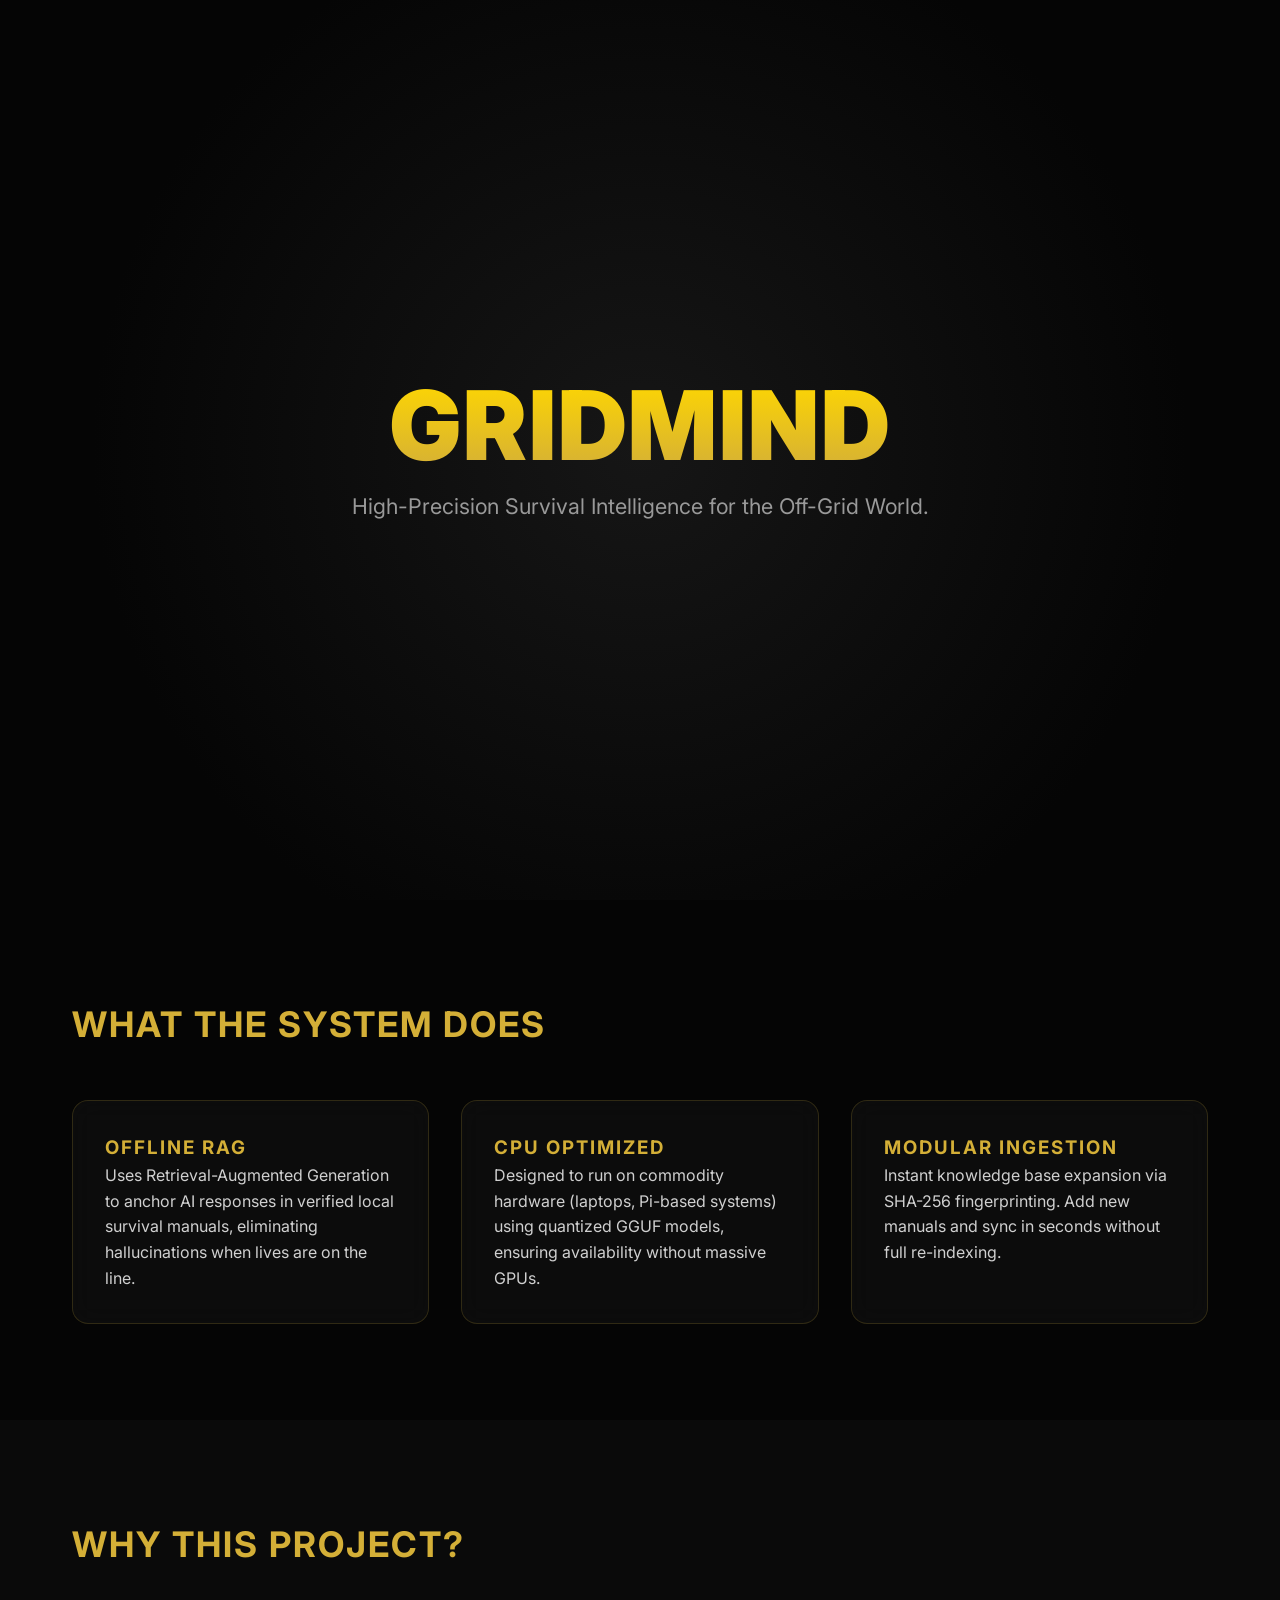
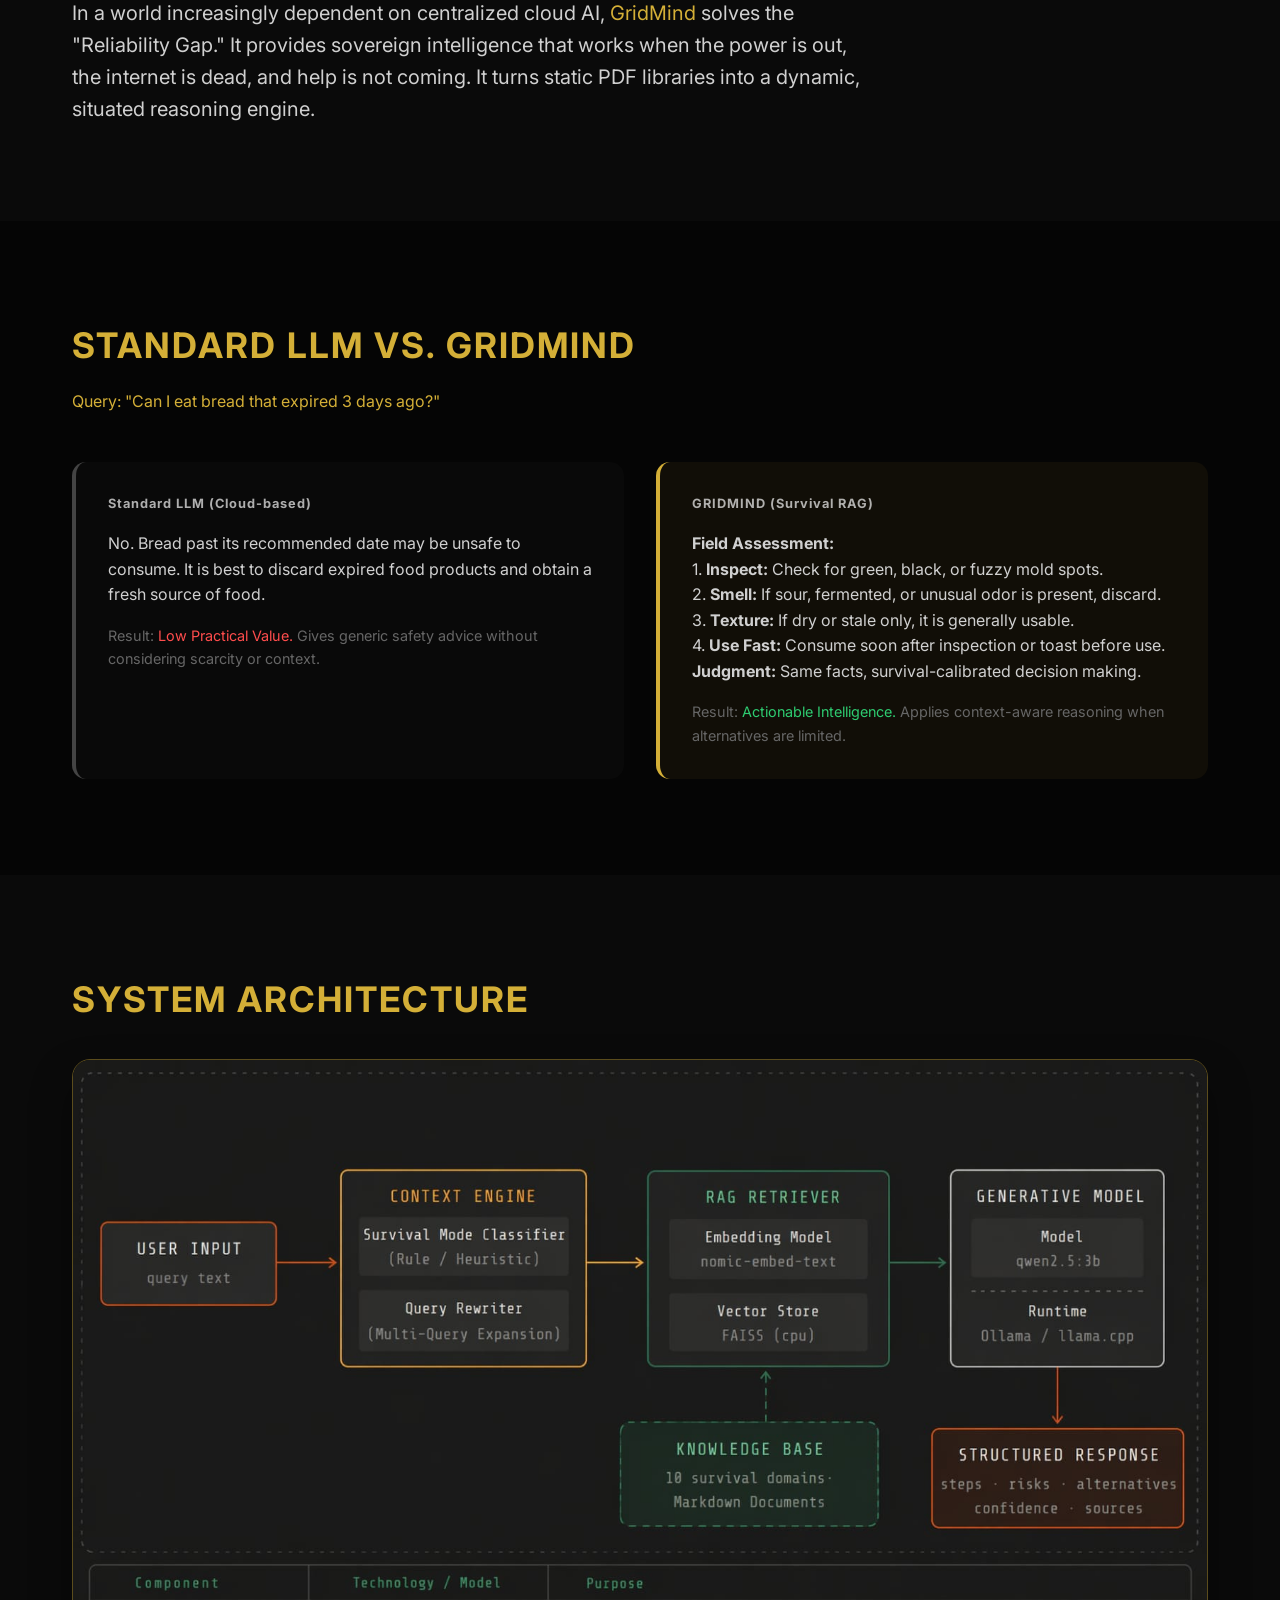
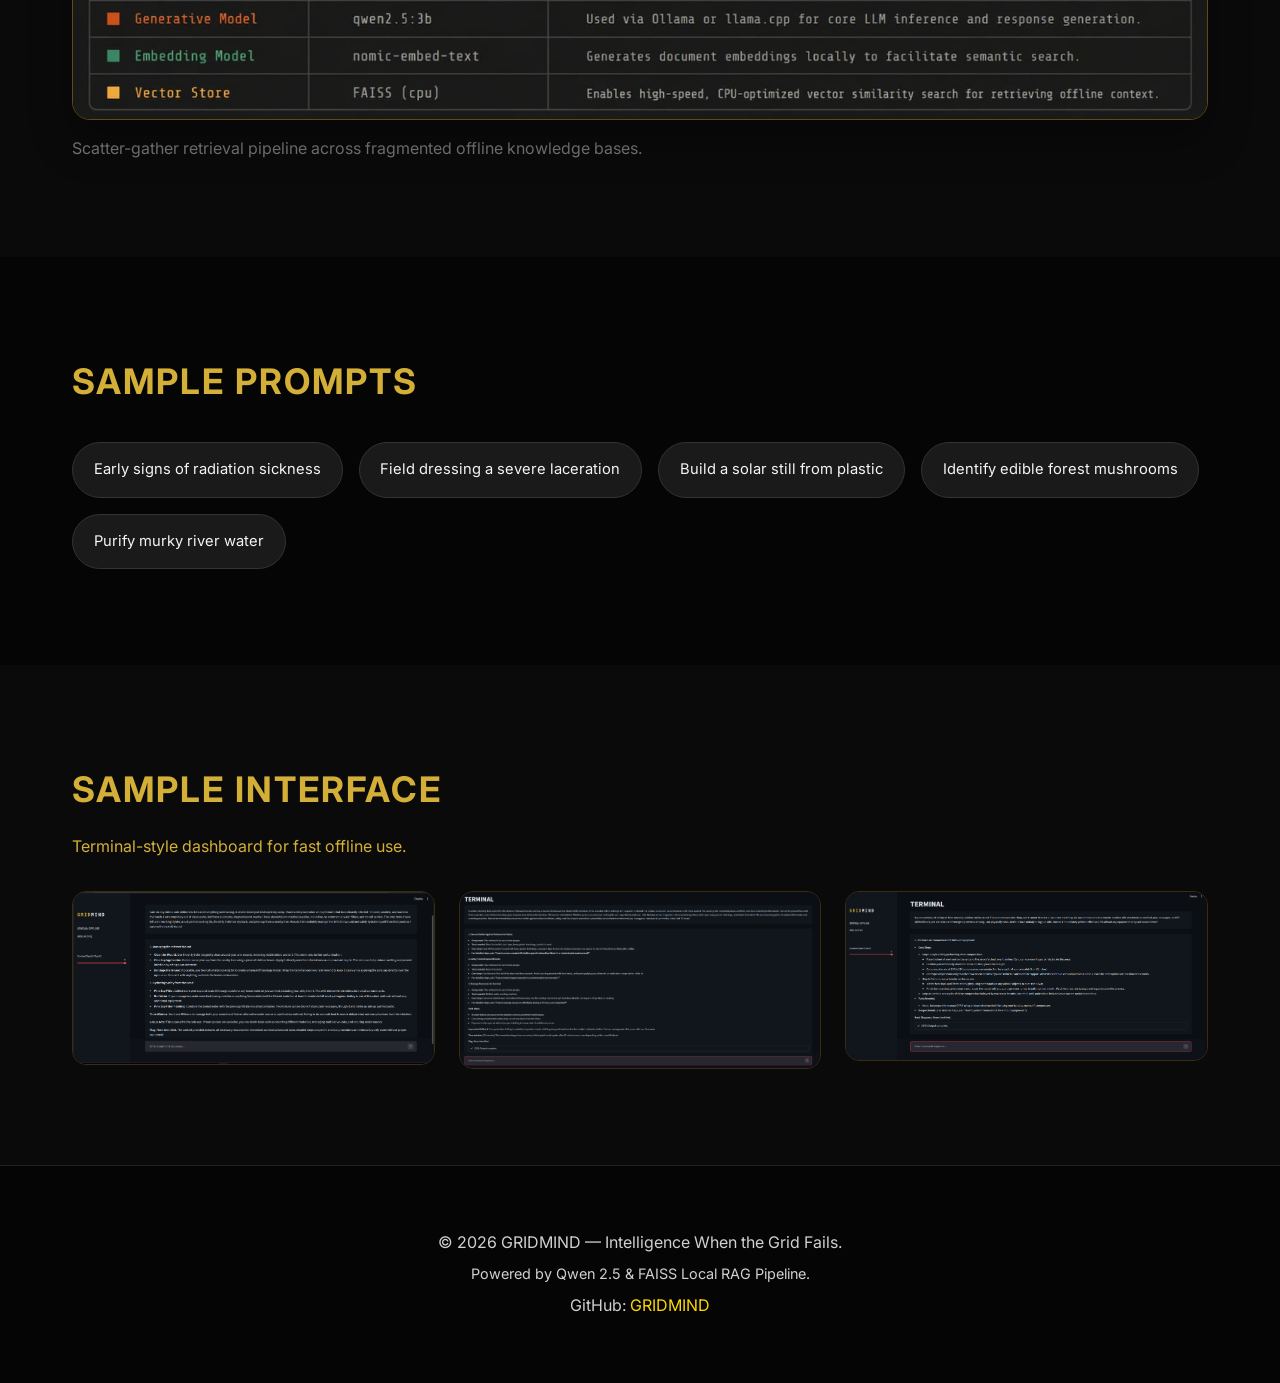
==== index.html @ 5c592804 "Add files via upload" ====
<!DOCTYPE html>
<html lang="en">

<head>
    <meta charset="UTF-8">
    <meta name="viewport" content="width=device-width, initial-scale=1.0">
    <title>GRIDMIND | Intelligence When the Grid Fails</title>
    <link rel="preconnect" href="https://fonts.googleapis.com">
    <link rel="preconnect" href="https://fonts.gstatic.com" crossorigin>
    <link href="https://fonts.googleapis.com/css2?family=Inter:wght@400;600;700;900&display=swap" rel="stylesheet">

    <style>
        :root {
            --gold: #D4AF37;
            --black: #050505;
            --gray: #1a1a1a;
            --white: #f5f5f5;
            --accent: #FFD700;
        }

        * {
            margin: 0;
            padding: 0;
            box-sizing: border-box;
            scroll-behavior: smooth;
        }

        body {
            background: var(--black);
            color: var(--white);
            font-family: 'Inter', sans-serif;
            line-height: 1.6;
            overflow-x: hidden;
        }

        body::before {
            content: "";
            position: fixed;
            inset: 0;
            background:
                radial-gradient(circle at 20% 20%, rgba(212, 175, 55, .08), transparent 30%),
                radial-gradient(circle at 80% 40%, rgba(212, 175, 55, .05), transparent 25%),
                radial-gradient(circle at 50% 80%, rgba(212, 175, 55, .04), transparent 30%);
            pointer-events: none;
            z-index: -1;
        }

        .container {
            max-width: 1200px;
            margin: auto;
            padding: 0 2rem;
        }

        section {
            padding: 6rem 0;
            position: relative;
        }

        h1,
        h2,
        h3 {
            color: var(--gold);
            text-transform: uppercase;
            letter-spacing: 2px;
        }

        h2 {
            font-size: 2.2rem;
            margin-bottom: 1rem;
        }

        p {
            color: #d0d0d0;
        }

        .gold-text {
            color: var(--gold);
        }

        .hero {
            min-height: 100vh;
            display: flex;
            align-items: center;
            justify-content: center;
            text-align: center;
            background: radial-gradient(circle at center, #161616 0%, #050505 70%);
        }

        .hero h1 {
            font-size: 6rem;
            font-weight: 900;
            line-height: 1;
            margin-bottom: 1rem;
            background: linear-gradient(to bottom, #FFD700, #D4AF37);
            -webkit-background-clip: text;
            -webkit-text-fill-color: transparent;
            animation: glow 3s ease-in-out infinite alternate;
        }

        .hero p {
            font-size: 1.35rem;
            max-width: 760px;
            color: #999;
            animation: fadeUp 1.2s ease forwards;
        }

        .grid {
            display: grid;
            grid-template-columns: repeat(auto-fit, minmax(280px, 1fr));
            gap: 2rem;
            margin-top: 3rem;
        }

        .card {
            background: rgba(255, 255, 255, .03);
            border: 1px solid rgba(212, 175, 55, .18);
            border-radius: 16px;
            padding: 2rem;
            backdrop-filter: blur(12px);
            transition: .35s ease;
            position: relative;
            overflow: hidden;
        }

        .card::before {
            content: "";
            position: absolute;
            inset: 0;
            background: linear-gradient(135deg, rgba(255, 215, 0, .08), transparent 40%);
            opacity: 0;
            transition: .35s ease;
        }

        .card:hover {
            transform: translateY(-8px);
            border-color: var(--gold);
            box-shadow: 0 20px 40px rgba(0, 0, 0, .35);
        }

        .card:hover::before {
            opacity: 1;
        }

        .alt-bg {
            background: #0a0a0a;
        }

        .comparison-grid {
            display: grid;
            grid-template-columns: 1fr 1fr;
            gap: 2rem;
            margin-top: 3rem;
        }

        .comp-box {
            padding: 2rem;
            border-radius: 14px;
            transition: .3s ease;
        }

        .comp-box:hover {
            transform: translateY(-6px);
        }

        .comp-standard {
            border-left: 4px solid #444;
            background: rgba(255, 255, 255, .02);
        }

        .comp-gridmind {
            border-left: 4px solid var(--gold);
            background: rgba(212, 175, 55, .06);
        }

        .comp-label {
            display: block;
            font-size: .8rem;
            font-weight: 700;
            opacity: .7;
            margin-bottom: 1rem;
            letter-spacing: 1px;
        }

        .arch-img-p {
            width: 100%;
            margin-top: 2rem;
            border: 1px solid rgba(212, 175, 55, .4);
            border-radius: 18px;
            overflow: hidden;
            box-shadow: 0 20px 40px rgba(0, 0, 0, .35);
        }

        .arch-img-p img {
            width: 100%;
            display: block;
            transition: transform .6s ease;
        }

        .arch-img-p:hover img {
            transform: scale(1.03);
        }

        .prompts-container {
            display: flex;
            flex-wrap: wrap;
            gap: 1rem;
            margin-top: 2rem;
        }

        .prompt-tag {
            background: var(--gray);
            border: 1px solid #333;
            padding: .95rem 1.3rem;
            border-radius: 999px;
            font-size: .92rem;
            transition: .3s ease;
        }

        .prompt-tag:hover {
            background: var(--gold);
            color: var(--black);
            transform: translateY(-4px);
        }

        .interface-gallery {
            display: grid;
            grid-template-columns: repeat(auto-fit, minmax(260px, 1fr));
            gap: 1.5rem;
            margin-top: 2rem;
        }

        .interface-gallery img {
            width: 100%;
            border-radius: 14px;
            border: 1px solid rgba(212, 175, 55, .22);
            transition: .35s ease;
        }

        .interface-gallery img:hover {
            transform: scale(1.03);
            border-color: var(--gold);
        }

        footer {
            padding: 4rem 0;
            border-top: 1px solid #222;
            text-align: center;
            color: #666;
        }

        footer a {
            color: var(--accent);
            text-decoration: none;
        }

        footer a:hover {
            text-decoration: underline;
        }

        .reveal {
            opacity: 0;
            transform: translateY(35px);
            animation: fadeUp .9s ease forwards;
        }

        .delay-1 {
            animation-delay: .1s;
        }

        .delay-2 {
            animation-delay: .25s;
        }

        .delay-3 {
            animation-delay: .4s;
        }

        @keyframes glow {
            from {
                filter: drop-shadow(0 0 8px rgba(212, 175, 55, .2));
            }

            to {
                filter: drop-shadow(0 0 20px rgba(212, 175, 55, .45));
            }
        }

        @keyframes fadeUp {
            from {
                opacity: 0;
                transform: translateY(35px);
            }

            to {
                opacity: 1;
                transform: translateY(0);
            }
        }

        @media(max-width:768px) {
            .hero h1 {
                font-size: 3.2rem;
            }

            .hero p {
                font-size: 1rem;
            }

            .comparison-grid {
                grid-template-columns: 1fr;
            }

            section {
                padding: 4rem 0;
            }

            h2 {
                font-size: 1.7rem;
            }
        }
    </style>
</head>

<body>

    <section class="hero">
        <div class="container">
            <h1>GRIDMIND</h1>
            <p>High-Precision Survival Intelligence for the Off-Grid World.</p>
        </div>
    </section>

    <section id="system">
        <div class="container">
            <h2>What the system does</h2>
            <div class="grid">
                <div class="card">
                    <h3 class="gold-text">Offline RAG</h3>
                    <p>Uses Retrieval-Augmented Generation to anchor AI responses in verified local survival manuals,
                        eliminating hallucinations when lives are on the line.</p>
                </div>
                <div class="card">
                    <h3 class="gold-text">CPU Optimized</h3>
                    <p>Designed to run on commodity hardware (laptops, Pi-based systems) using quantized GGUF models,
                        ensuring availability without massive GPUs.</p>
                </div>
                <div class="card">
                    <h3 class="gold-text">Modular Ingestion</h3>
                    <p>Instant knowledge base expansion via SHA-256 fingerprinting. Add new manuals and sync in seconds
                        without full re-indexing.</p>
                </div>
            </div>
        </div>
    </section>


     <section id="vision" style="background: #0a0a0a;">
        <div class="container">
            <div style="max-width: 800px;">
                <h2>Why this project?</h2>
                <p style="font-size: 1.25rem; margin-top: 1.5rem;">
                    In a world increasingly dependent on centralized cloud AI, <span class="gold-text">GridMind</span>
                    solves the "Reliability Gap." It provides sovereign intelligence that works when the power is out,
                    the internet is dead, and help is not coming. It turns static PDF libraries into a dynamic, situated
                    reasoning engine.
                </p>
            </div>
        </div>
    </section>

    <section id="comparison">
        <div class="container">
            <h2>Standard LLM vs. GRIDMIND</h2>
            <p class="gold-text" style="margin-bottom: 2rem;">Query: "Can I eat bread that expired 3 days ago?"</p>

            <div class="comparison-grid">
                <div class="comp-box comp-standard">
                    <span class="comp-label">Standard LLM (Cloud-based)</span>
                    <p>No. Bread past its recommended date may be unsafe to consume. It is best to discard expired food
                        products and obtain a fresh source of food.</p>
                    <p style="color: #666; font-size: 0.9rem; margin-top: 1rem;">Result: <span
                            style="color: #ff4d4d;">Low Practical Value.</span> Gives generic safety advice without
                        considering scarcity or context.</p>
                </div>

                <div class="comp-box comp-gridmind">
                    <span class="comp-label">GRIDMIND (Survival RAG)</span>
                    <p><strong>Field Assessment:</strong><br>
                        1. <strong>Inspect:</strong> Check for green, black, or fuzzy mold spots.<br>
                        2. <strong>Smell:</strong> If sour, fermented, or unusual odor is present, discard.<br>
                        3. <strong>Texture:</strong> If dry or stale only, it is generally usable.<br>
                        4. <strong>Use Fast:</strong> Consume soon after inspection or toast before use.<br>
                        <strong>Judgment:</strong> Same facts, survival-calibrated decision making.
                    </p>
                    <p style="color: #666; font-size: 0.9rem; margin-top: 1rem;">Result: <span
                            style="color: #2ecc71;">Actionable Intelligence.</span> Applies context-aware reasoning when
                        alternatives are limited.</p>
                </div>
            </div>
        </div>
    </section>


    <section class="alt-bg">
        <div class="container">
            <h2 class="reveal">System Architecture</h2>
            <div class="arch-img-p reveal delay-1">
                <img src="web_src/architecture_diagram.png" alt="Architecture">
            </div>
            <p style="margin-top:1rem;color:#777;">Scatter-gather retrieval pipeline across fragmented offline knowledge
                bases.</p>
        </div>
    </section>

    <section>
        <div class="container">
            <h2 class="reveal">Sample Prompts</h2>

            <div class="prompts-container">
                <div class="prompt-tag reveal delay-1">Early signs of radiation sickness</div>
                <div class="prompt-tag reveal delay-1">Field dressing a severe laceration</div>
                <div class="prompt-tag reveal delay-2">Build a solar still from plastic</div>
                <div class="prompt-tag reveal delay-2">Identify edible forest mushrooms</div>
                <div class="prompt-tag reveal delay-3">Purify murky river water</div>
            </div>
        </div>
    </section>

    <section class="alt-bg">
        <div class="container">
            <h2 class="reveal">Sample Interface</h2>
            <p class="gold-text reveal delay-1">Terminal-style dashboard for fast offline use.</p>

            <div class="interface-gallery">
                <img class="reveal delay-1" src="web_src/sample_query1.png" alt="UI 1">
                <img class="reveal delay-2" src="web_src/sample_query2.png" alt="UI 2">
                <img class="reveal delay-3" src="web_src/sample_query3.png" alt="UI 3">
            </div>
        </div>
    </section>

    <footer>
        <div class="container">
            <p>&copy; 2026 GRIDMIND — Intelligence When the Grid Fails.</p>
            <p style="font-size:.9rem;margin-top:.4rem;">Powered by Qwen 2.5 & FAISS Local RAG Pipeline.</p>
            <p style="margin-top:.5rem;">
                GitHub:
                <a href="https://github.com/A-Square8/GRIDMIND-Intelligence-When-the-Grid-Fails">GRIDMIND</a>
            </p>
        </div>
    </footer>

</body>

</html>
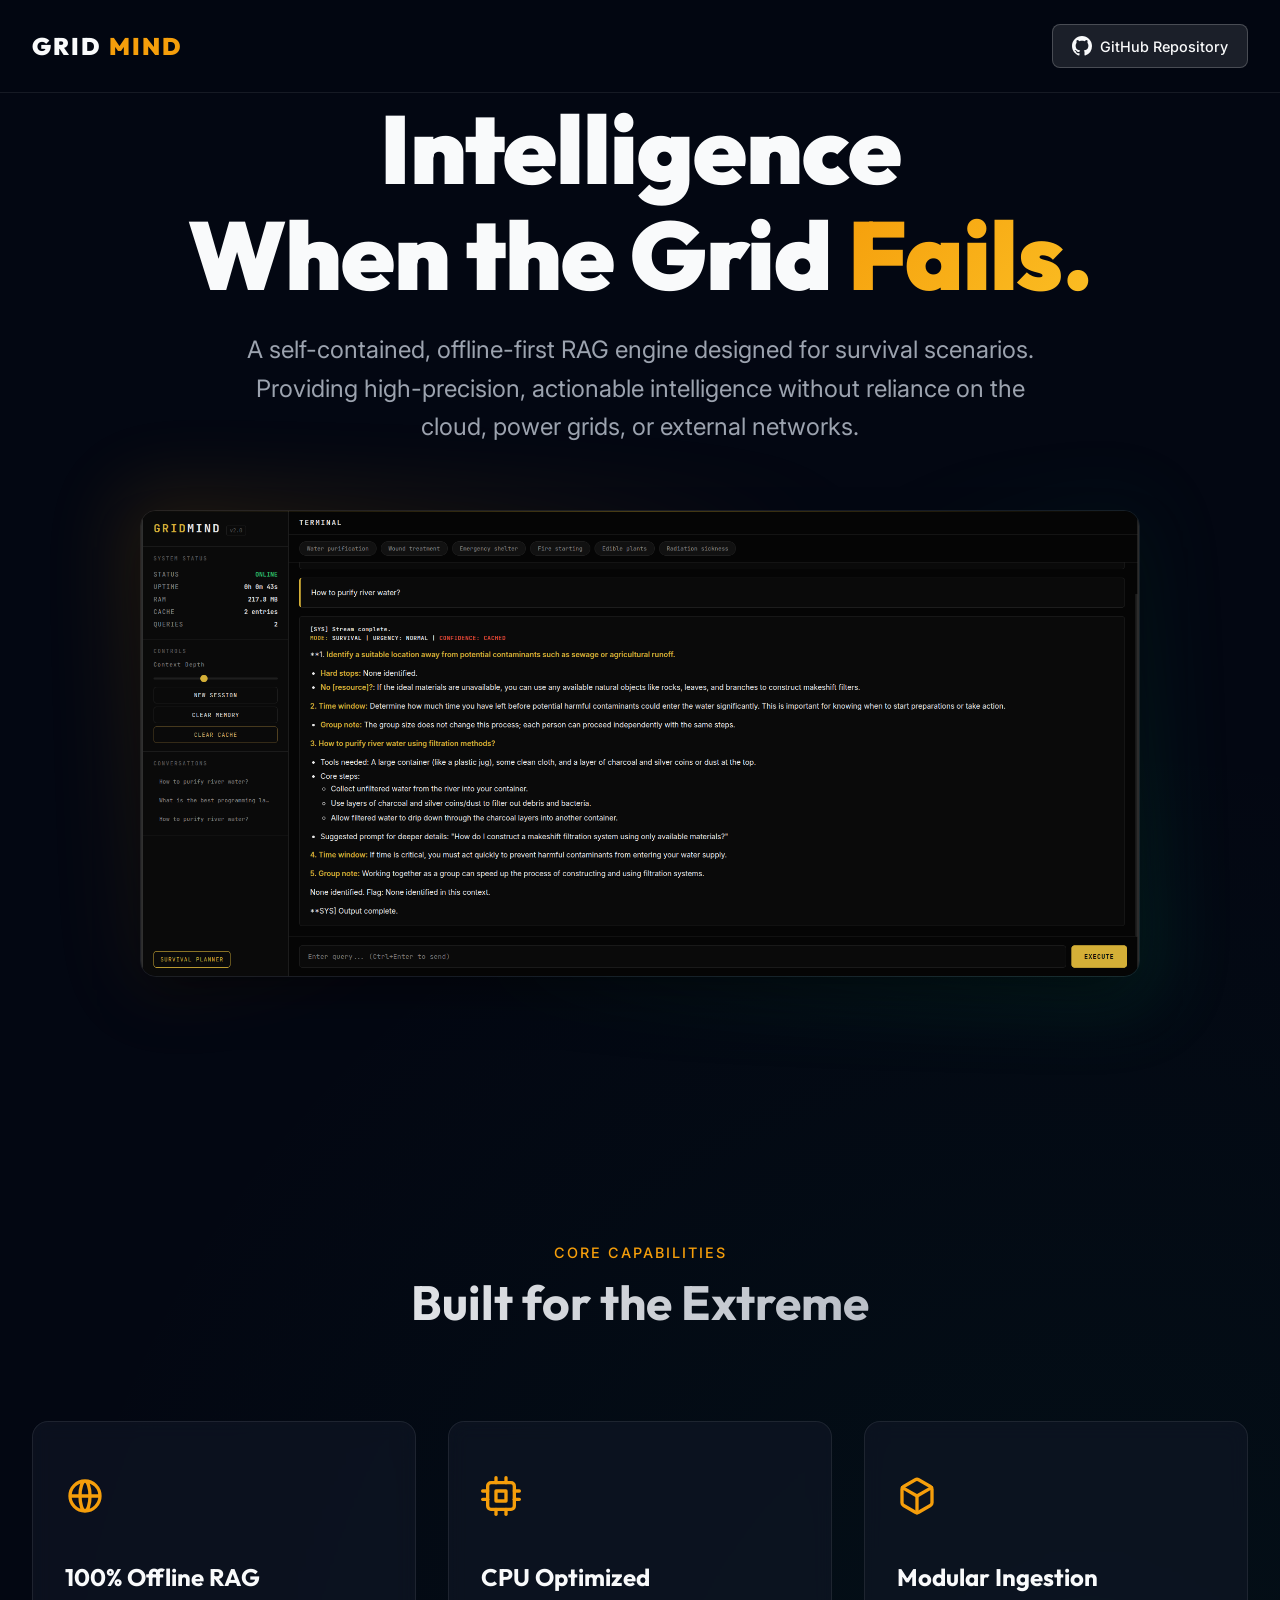
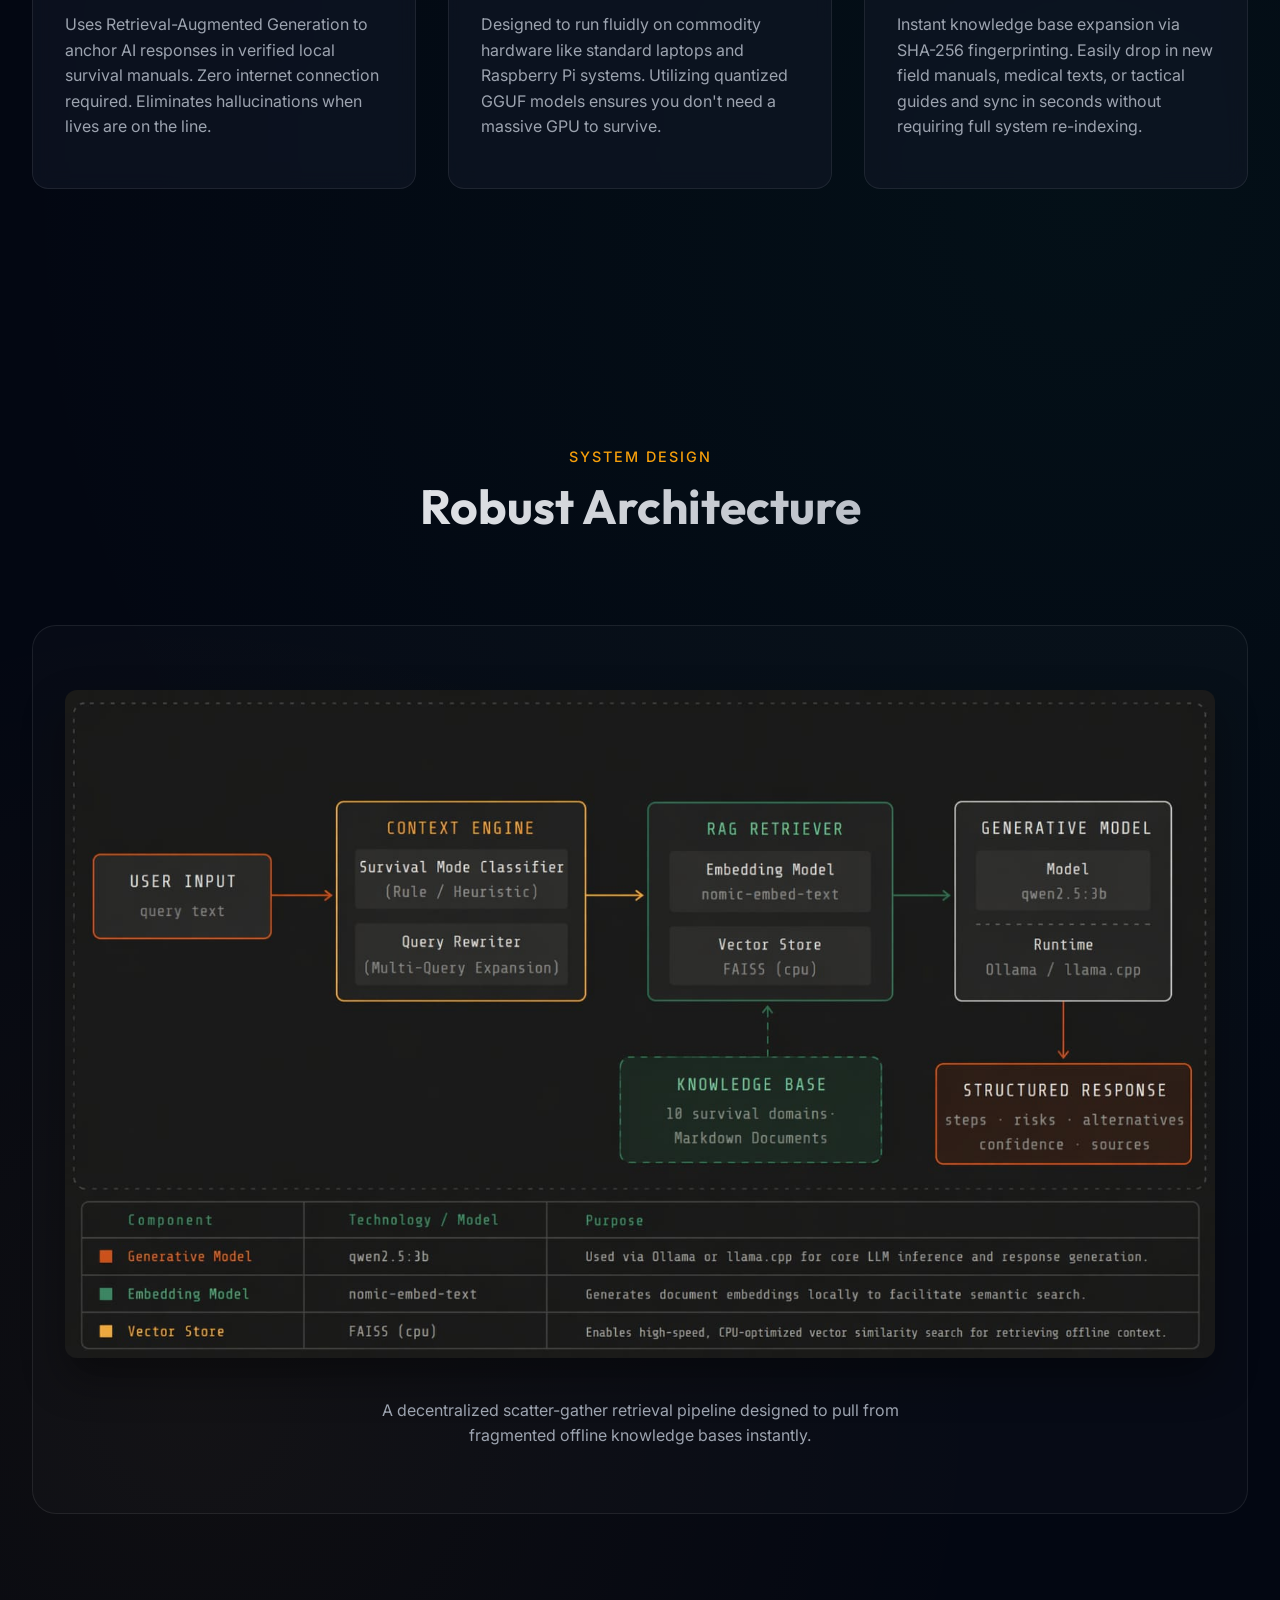
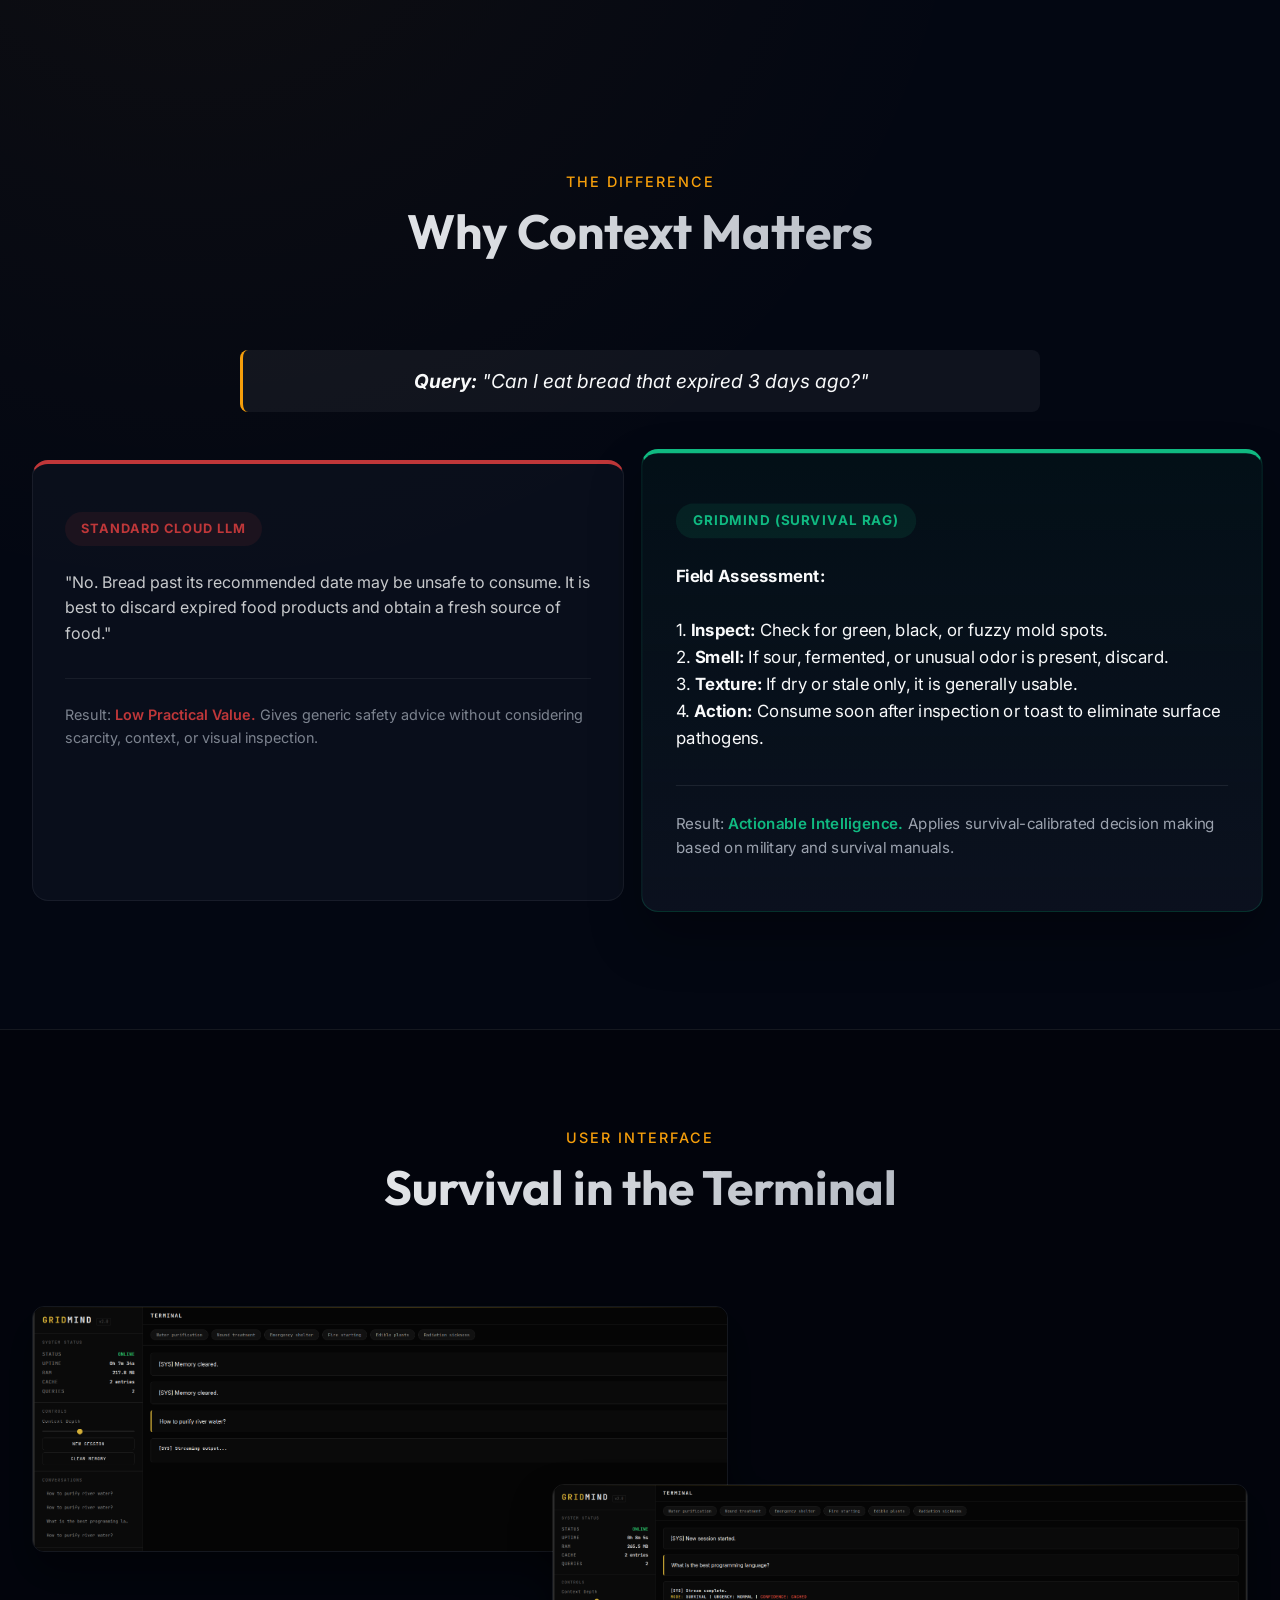
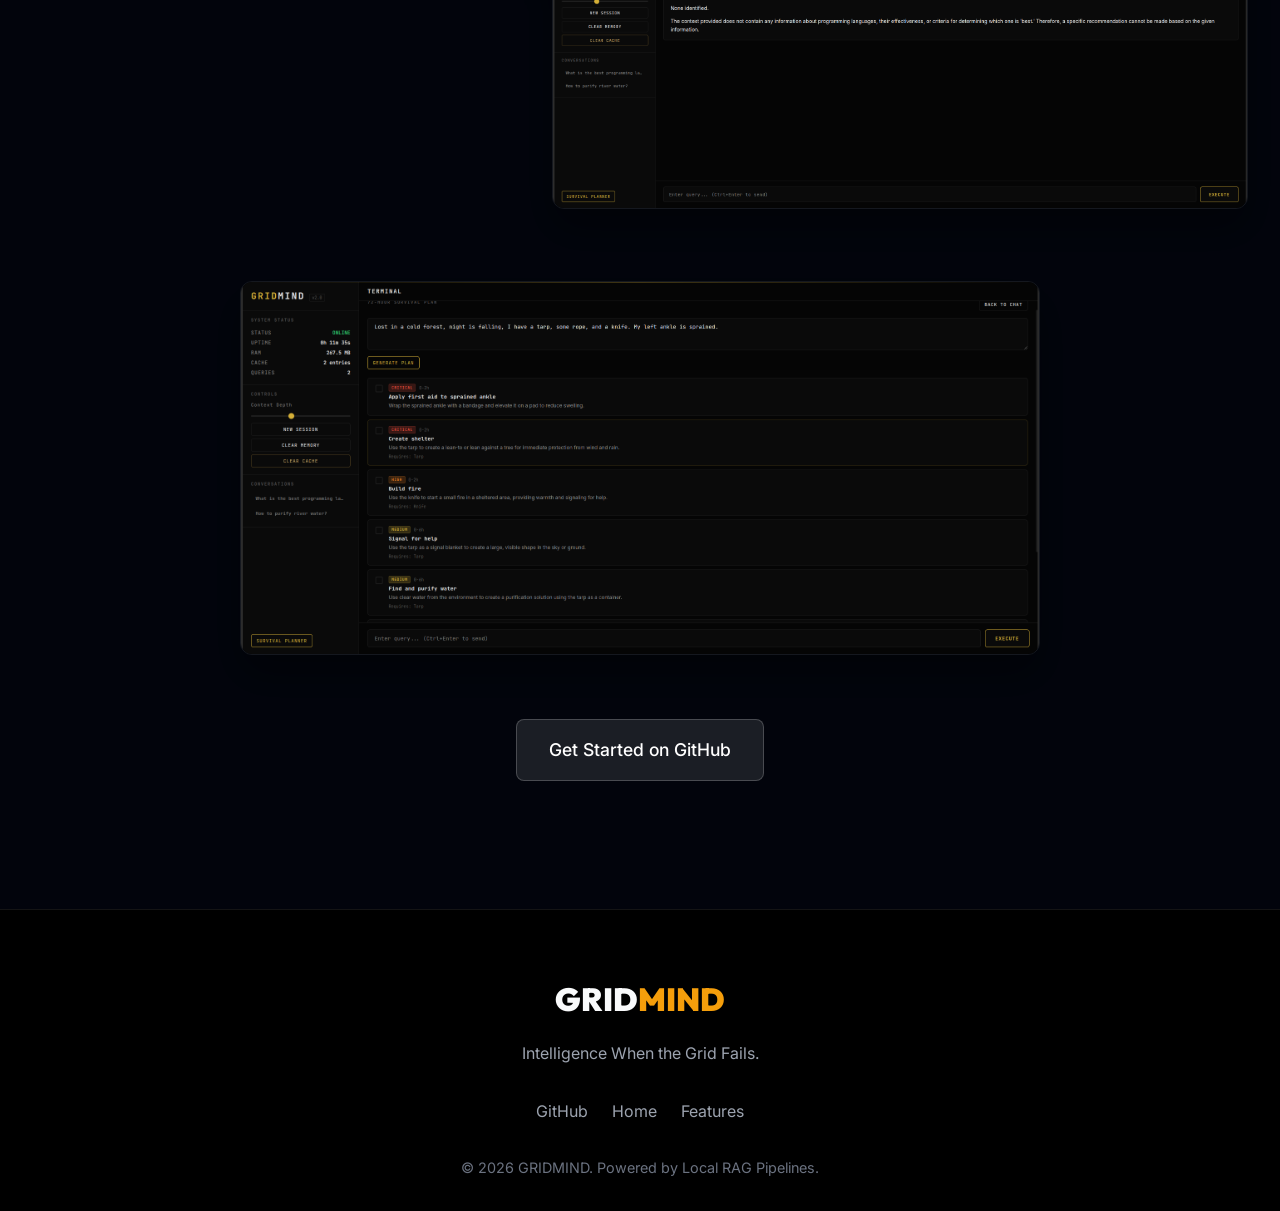
==== commit 23397647: "v2 ready" ====
--- a/index.html
+++ b/index.html
@@ -5,451 +5,658 @@
     <meta charset="UTF-8">
     <meta name="viewport" content="width=device-width, initial-scale=1.0">
     <title>GRIDMIND | Intelligence When the Grid Fails</title>
+    
     <link rel="preconnect" href="https://fonts.googleapis.com">
     <link rel="preconnect" href="https://fonts.gstatic.com" crossorigin>
-    <link href="https://fonts.googleapis.com/css2?family=Inter:wght@400;600;700;900&display=swap" rel="stylesheet">
-
+    <link href="https://fonts.googleapis.com/css2?family=Inter:wght@300;400;500;600&family=Outfit:wght@300;500;700;900&display=swap" rel="stylesheet">
+    
     <style>
         :root {
-            --gold: #D4AF37;
-            --black: #050505;
-            --gray: #1a1a1a;
-            --white: #f5f5f5;
-            --accent: #FFD700;
+            --bg-color: #030712;
+            --bg-gradient: radial-gradient(circle at 50% 0%, #111827 0%, #030712 100%);
+            --accent-primary: #f59e0b; /* Amber */
+            --accent-secondary: #10b981; /* Emerald */
+            --text-main: #f9fafb;
+            --text-muted: #9ca3af;
+            --glass-bg: rgba(17, 24, 39, 0.6);
+            --glass-border: rgba(255, 255, 255, 0.08);
+            --glass-shadow: 0 8px 32px 0 rgba(0, 0, 0, 0.37);
         }
 
         * {
             margin: 0;
             padding: 0;
             box-sizing: border-box;
-            scroll-behavior: smooth;
         }
 
         body {
-            background: var(--black);
-            color: var(--white);
+            background-color: var(--bg-color);
+            background-image: 
+                radial-gradient(circle at 15% 50%, rgba(245, 158, 11, 0.05), transparent 25%),
+                radial-gradient(circle at 85% 30%, rgba(16, 185, 129, 0.05), transparent 25%);
+            color: var(--text-main);
             font-family: 'Inter', sans-serif;
             line-height: 1.6;
             overflow-x: hidden;
-        }
-
-        body::before {
-            content: "";
+            scroll-behavior: smooth;
+        }
+
+        h1, h2, h3, h4 {
+            font-family: 'Outfit', sans-serif;
+        }
+
+        /* --- UI Utilities --- */
+        .container {
+            max-width: 1300px;
+            margin: 0 auto;
+            padding: 0 2rem;
+        }
+
+        section {
+            padding: 8rem 0;
+            position: relative;
+        }
+
+        .section-header {
+            text-align: center;
+            margin-bottom: 5rem;
+        }
+
+        .section-header h2 {
+            font-size: 3rem;
+            font-weight: 700;
+            margin-bottom: 1rem;
+            background: linear-gradient(to right, #fff, var(--text-muted));
+            -webkit-background-clip: text;
+            -webkit-text-fill-color: transparent;
+        }
+
+        .section-header p {
+            color: var(--accent-primary);
+            font-weight: 500;
+            letter-spacing: 2px;
+            text-transform: uppercase;
+            font-size: 0.9rem;
+        }
+
+        /* --- Navbar --- */
+        nav {
             position: fixed;
-            inset: 0;
-            background:
-                radial-gradient(circle at 20% 20%, rgba(212, 175, 55, .08), transparent 30%),
-                radial-gradient(circle at 80% 40%, rgba(212, 175, 55, .05), transparent 25%),
-                radial-gradient(circle at 50% 80%, rgba(212, 175, 55, .04), transparent 30%);
-            pointer-events: none;
-            z-index: -1;
-        }
-
-        .container {
-            max-width: 1200px;
-            margin: auto;
-            padding: 0 2rem;
-        }
-
-        section {
-            padding: 6rem 0;
-            position: relative;
-        }
-
-        h1,
-        h2,
-        h3 {
-            color: var(--gold);
-            text-transform: uppercase;
+            top: 0;
+            width: 100%;
+            padding: 1.5rem 0;
+            z-index: 100;
+            backdrop-filter: blur(12px);
+            -webkit-backdrop-filter: blur(12px);
+            border-bottom: 1px solid var(--glass-border);
+            background: rgba(3, 7, 18, 0.8);
+        }
+
+        .nav-container {
+            display: flex;
+            justify-content: space-between;
+            align-items: center;
+        }
+
+        .logo {
+            font-family: 'Outfit', sans-serif;
+            font-weight: 900;
+            font-size: 1.5rem;
             letter-spacing: 2px;
-        }
-
-        h2 {
-            font-size: 2.2rem;
-            margin-bottom: 1rem;
-        }
-
-        p {
-            color: #d0d0d0;
-        }
-
-        .gold-text {
-            color: var(--gold);
-        }
-
+            color: var(--text-main);
+            text-decoration: none;
+            display: flex;
+            align-items: center;
+            gap: 0.5rem;
+        }
+
+        .logo span {
+            color: var(--accent-primary);
+        }
+
+        .nav-links a {
+            color: var(--text-main);
+            text-decoration: none;
+            margin-left: 2rem;
+            font-size: 0.9rem;
+            font-weight: 500;
+            transition: color 0.3s ease;
+        }
+
+        .nav-links a:hover {
+            color: var(--accent-primary);
+        }
+
+        .btn-github {
+            display: inline-flex;
+            align-items: center;
+            gap: 0.5rem;
+            background: rgba(255, 255, 255, 0.1);
+            border: 1px solid rgba(255, 255, 255, 0.2);
+            padding: 0.6rem 1.2rem;
+            border-radius: 8px;
+            color: white;
+            text-decoration: none;
+            font-weight: 500;
+            transition: all 0.3s ease;
+        }
+
+        .btn-github:hover {
+            background: white;
+            color: black;
+            transform: translateY(-2px);
+            box-shadow: 0 4px 12px rgba(255,255,255,0.2);
+        }
+
+        /* --- Hero Section --- */
         .hero {
             min-height: 100vh;
             display: flex;
+            flex-direction: column;
+            justify-content: center;
             align-items: center;
-            justify-content: center;
             text-align: center;
-            background: radial-gradient(circle at center, #161616 0%, #050505 70%);
+            padding-top: 6rem;
         }
 
         .hero h1 {
-            font-size: 6rem;
+            font-size: clamp(3rem, 8vw, 6rem);
             font-weight: 900;
-            line-height: 1;
-            margin-bottom: 1rem;
-            background: linear-gradient(to bottom, #FFD700, #D4AF37);
+            line-height: 1.1;
+            margin-bottom: 1.5rem;
+            letter-spacing: -1px;
+            animation: fadeInUp 1s ease-out;
+        }
+
+        .hero h1 .highlight {
+            background: linear-gradient(135deg, var(--accent-primary), #fbbf24);
             -webkit-background-clip: text;
             -webkit-text-fill-color: transparent;
-            animation: glow 3s ease-in-out infinite alternate;
         }
 
         .hero p {
-            font-size: 1.35rem;
-            max-width: 760px;
-            color: #999;
-            animation: fadeUp 1.2s ease forwards;
-        }
-
-        .grid {
+            font-size: clamp(1.1rem, 2vw, 1.5rem);
+            color: var(--text-muted);
+            max-width: 800px;
+            margin: 0 auto 3rem auto;
+            animation: fadeInUp 1s ease-out 0.2s both;
+        }
+
+        .hero-image-wrapper {
+            width: 100%;
+            max-width: 1000px;
+            margin: 4rem auto 0;
+            position: relative;
+            animation: fadeInUp 1s ease-out 0.4s both;
+        }
+
+        .hero-image-wrapper::before {
+            content: '';
+            position: absolute;
+            inset: -20px;
+            background: linear-gradient(135deg, var(--accent-primary) 0%, transparent 50%, var(--accent-secondary) 100%);
+            filter: blur(40px);
+            opacity: 0.15;
+            z-index: -1;
+            border-radius: 20px;
+        }
+
+        .hero-image {
+            width: 100%;
+            border-radius: 16px;
+            border: 1px solid var(--glass-border);
+            box-shadow: 0 25px 50px -12px rgba(0, 0, 0, 0.5);
+            transition: transform 0.5s ease;
+        }
+        
+        .hero-image:hover {
+            transform: scale(1.02);
+        }
+
+        /* --- Features Section --- */
+        .features-grid {
             display: grid;
-            grid-template-columns: repeat(auto-fit, minmax(280px, 1fr));
+            grid-template-columns: repeat(auto-fit, minmax(320px, 1fr));
             gap: 2rem;
-            margin-top: 3rem;
-        }
-
-        .card {
-            background: rgba(255, 255, 255, .03);
-            border: 1px solid rgba(212, 175, 55, .18);
+        }
+
+        .feature-card {
+            background: var(--glass-bg);
+            border: 1px solid var(--glass-border);
             border-radius: 16px;
-            padding: 2rem;
-            backdrop-filter: blur(12px);
-            transition: .35s ease;
+            padding: 3rem 2rem;
+            backdrop-filter: blur(10px);
+            transition: all 0.4s cubic-bezier(0.175, 0.885, 0.32, 1.275);
             position: relative;
             overflow: hidden;
         }
 
-        .card::before {
-            content: "";
+        .feature-card::before {
+            content: '';
             position: absolute;
-            inset: 0;
-            background: linear-gradient(135deg, rgba(255, 215, 0, .08), transparent 40%);
-            opacity: 0;
-            transition: .35s ease;
-        }
-
-        .card:hover {
-            transform: translateY(-8px);
-            border-color: var(--gold);
-            box-shadow: 0 20px 40px rgba(0, 0, 0, .35);
-        }
-
-        .card:hover::before {
-            opacity: 1;
-        }
-
-        .alt-bg {
-            background: #0a0a0a;
-        }
-
-        .comparison-grid {
+            top: 0;
+            left: 0;
+            width: 100%;
+            height: 4px;
+            background: linear-gradient(90deg, transparent, var(--accent-primary), transparent);
+            transform: scaleX(0);
+            transform-origin: center;
+            transition: transform 0.4s ease;
+        }
+
+        .feature-card:hover {
+            transform: translateY(-10px);
+            border-color: rgba(245, 158, 11, 0.3);
+            box-shadow: 0 20px 40px rgba(0,0,0,0.4);
+        }
+
+        .feature-card:hover::before {
+            transform: scaleX(1);
+        }
+
+        .feature-icon {
+            font-size: 2.5rem;
+            color: var(--accent-primary);
+            margin-bottom: 1.5rem;
+        }
+
+        .feature-card h3 {
+            font-size: 1.5rem;
+            margin-bottom: 1rem;
+            color: var(--text-main);
+        }
+
+        .feature-card p {
+            color: var(--text-muted);
+        }
+
+        /* --- Architecture Section --- */
+        .architecture-showcase {
+            background: rgba(255,255,255,0.02);
+            border: 1px solid var(--glass-border);
+            border-radius: 24px;
+            padding: 4rem 2rem;
+            text-align: center;
+        }
+
+        .architecture-img {
+            max-width: 100%;
+            height: auto;
+            border-radius: 12px;
+            box-shadow: 0 20px 40px rgba(0,0,0,0.4);
+            transition: transform 0.5s ease;
+            cursor: pointer;
+        }
+        
+        .architecture-img:hover {
+            transform: scale(1.03);
+        }
+
+        /* --- Interface Section --- */
+        .interface-gallery {
             display: grid;
-            grid-template-columns: 1fr 1fr;
+            grid-template-columns: repeat(12, 1fr);
             gap: 2rem;
-            margin-top: 3rem;
-        }
-
-        .comp-box {
-            padding: 2rem;
-            border-radius: 14px;
-            transition: .3s ease;
-        }
-
-        .comp-box:hover {
-            transform: translateY(-6px);
-        }
-
-        .comp-standard {
-            border-left: 4px solid #444;
-            background: rgba(255, 255, 255, .02);
-        }
-
-        .comp-gridmind {
-            border-left: 4px solid var(--gold);
-            background: rgba(212, 175, 55, .06);
-        }
-
-        .comp-label {
+            align-items: center;
+        }
+
+        .ui-image-container {
+            position: relative;
+            border-radius: 12px;
+            overflow: hidden;
+            box-shadow: 0 20px 40px rgba(0,0,0,0.4);
+            border: 1px solid var(--glass-border);
+            transition: all 0.5s ease;
+        }
+
+        .ui-image-container img {
+            width: 100%;
+            height: auto;
             display: block;
-            font-size: .8rem;
-            font-weight: 700;
-            opacity: .7;
-            margin-bottom: 1rem;
-            letter-spacing: 1px;
-        }
-
-        .arch-img-p {
-            width: 100%;
-            margin-top: 2rem;
-            border: 1px solid rgba(212, 175, 55, .4);
-            border-radius: 18px;
-            overflow: hidden;
-            box-shadow: 0 20px 40px rgba(0, 0, 0, .35);
-        }
-
-        .arch-img-p img {
-            width: 100%;
-            display: block;
-            transition: transform .6s ease;
-        }
-
-        .arch-img-p:hover img {
-            transform: scale(1.03);
-        }
-
-        .prompts-container {
+            transition: transform 0.5s ease;
+        }
+
+        .ui-image-container:hover {
+            transform: translateY(-10px) scale(1.02);
+            border-color: var(--accent-secondary);
+            z-index: 10;
+        }
+
+        .ui-1 { grid-column: 1 / 8; }
+        .ui-2 { grid-column: 6 / 13; margin-top: -100px; }
+        .ui-3 { grid-column: 3 / 11; margin-top: 40px; }
+
+        @media (max-width: 900px) {
+            .ui-1, .ui-2, .ui-3 {
+                grid-column: 1 / -1;
+                margin-top: 0;
+                margin-bottom: 2rem;
+            }
+        }
+
+        /* --- Comparison Section --- */
+        .comparison-wrapper {
             display: flex;
             flex-wrap: wrap;
-            gap: 1rem;
+            gap: 2rem;
+        }
+
+        .comparison-panel {
+            flex: 1;
+            min-width: 300px;
+            background: var(--glass-bg);
+            border: 1px solid var(--glass-border);
+            border-radius: 16px;
+            padding: 3rem 2rem;
+            position: relative;
+        }
+
+        .comparison-panel.standard {
+            opacity: 0.8;
+            border-top: 4px solid #ef4444; /* Red for standard */
+        }
+
+        .comparison-panel.gridmind {
+            background: linear-gradient(180deg, rgba(16, 185, 129, 0.05) 0%, rgba(17, 24, 39, 0.6) 100%);
+            border: 1px solid rgba(16, 185, 129, 0.2);
+            border-top: 4px solid var(--accent-secondary);
+            transform: scale(1.05);
+            z-index: 2;
+            box-shadow: 0 25px 50px rgba(0,0,0,0.3);
+        }
+
+        .comp-badge {
+            display: inline-block;
+            padding: 0.4rem 1rem;
+            border-radius: 99px;
+            font-size: 0.8rem;
+            font-weight: 700;
+            margin-bottom: 1.5rem;
+            letter-spacing: 1px;
+            text-transform: uppercase;
+        }
+
+        .standard .comp-badge { background: rgba(239, 68, 68, 0.1); color: #ef4444; }
+        .gridmind .comp-badge { background: rgba(16, 185, 129, 0.1); color: var(--accent-secondary); }
+
+        .query-box {
+            background: rgba(255,255,255,0.05);
+            padding: 1rem 1.5rem;
+            border-radius: 8px;
+            margin-bottom: 2rem;
+            font-style: italic;
+            border-left: 3px solid var(--accent-primary);
+        }
+
+        .result-text {
+            color: var(--text-main);
+            margin-bottom: 1rem;
+        }
+
+        .verdict {
             margin-top: 2rem;
-        }
-
-        .prompt-tag {
-            background: var(--gray);
-            border: 1px solid #333;
-            padding: .95rem 1.3rem;
-            border-radius: 999px;
-            font-size: .92rem;
-            transition: .3s ease;
-        }
-
-        .prompt-tag:hover {
-            background: var(--gold);
-            color: var(--black);
-            transform: translateY(-4px);
-        }
-
-        .interface-gallery {
-            display: grid;
-            grid-template-columns: repeat(auto-fit, minmax(260px, 1fr));
+            padding-top: 1.5rem;
+            border-top: 1px solid var(--glass-border);
+            font-size: 0.9rem;
+            color: var(--text-muted);
+        }
+        
+        .verdict span.bad { color: #ef4444; font-weight: 600; }
+        .verdict span.good { color: var(--accent-secondary); font-weight: 600; }
+
+        /* --- Footer --- */
+        footer {
+            border-top: 1px solid var(--glass-border);
+            padding: 4rem 0 2rem;
+            background: #000;
+            text-align: center;
+        }
+
+        .footer-logo {
+            font-family: 'Outfit', sans-serif;
+            font-size: 2rem;
+            font-weight: 900;
+            margin-bottom: 1rem;
+            color: var(--text-main);
+        }
+        
+        .footer-logo span { color: var(--accent-primary); }
+
+        .footer-links {
+            margin: 2rem 0;
+            display: flex;
+            justify-content: center;
             gap: 1.5rem;
-            margin-top: 2rem;
-        }
-
-        .interface-gallery img {
-            width: 100%;
-            border-radius: 14px;
-            border: 1px solid rgba(212, 175, 55, .22);
-            transition: .35s ease;
-        }
-
-        .interface-gallery img:hover {
-            transform: scale(1.03);
-            border-color: var(--gold);
-        }
-
-        footer {
-            padding: 4rem 0;
-            border-top: 1px solid #222;
-            text-align: center;
-            color: #666;
-        }
-
-        footer a {
-            color: var(--accent);
+        }
+
+        .footer-links a {
+            color: var(--text-muted);
             text-decoration: none;
-        }
-
-        footer a:hover {
-            text-decoration: underline;
-        }
-
-        .reveal {
-            opacity: 0;
-            transform: translateY(35px);
-            animation: fadeUp .9s ease forwards;
-        }
-
-        .delay-1 {
-            animation-delay: .1s;
-        }
-
-        .delay-2 {
-            animation-delay: .25s;
-        }
-
-        .delay-3 {
-            animation-delay: .4s;
-        }
-
-        @keyframes glow {
-            from {
-                filter: drop-shadow(0 0 8px rgba(212, 175, 55, .2));
-            }
-
-            to {
-                filter: drop-shadow(0 0 20px rgba(212, 175, 55, .45));
-            }
-        }
-
-        @keyframes fadeUp {
+            transition: color 0.3s;
+        }
+
+        .footer-links a:hover {
+            color: var(--accent-primary);
+        }
+
+        .copyright {
+            color: #6b7280;
+            font-size: 0.9rem;
+        }
+
+        /* --- Animations --- */
+        @keyframes fadeInUp {
             from {
                 opacity: 0;
-                transform: translateY(35px);
+                transform: translateY(30px);
             }
-
             to {
                 opacity: 1;
                 transform: translateY(0);
             }
         }
 
-        @media(max-width:768px) {
-            .hero h1 {
-                font-size: 3.2rem;
-            }
-
-            .hero p {
-                font-size: 1rem;
-            }
-
-            .comparison-grid {
-                grid-template-columns: 1fr;
-            }
-
-            section {
-                padding: 4rem 0;
-            }
-
-            h2 {
-                font-size: 1.7rem;
-            }
+        /* Utility for scroll reveal */
+        .reveal {
+            opacity: 0;
+            transform: translateY(40px);
+            transition: all 0.8s ease-out;
+        }
+
+        .reveal.active {
+            opacity: 1;
+            transform: translateY(0);
         }
     </style>
 </head>
 
 <body>
 
-    <section class="hero">
+    <!-- Navigation -->
+    <nav>
+        <div class="container nav-container">
+            <a href="#" class="logo">GRID<span>MIND</span></a>
+            <div class="nav-links">
+                <a href="#features" style="display: none;">Features</a>
+                <a href="https://github.com/A-Square8/GRIDMIND-Intelligence-When-the-Grid-Fails" target="_blank" class="btn-github">
+                    <svg height="20" width="20" viewBox="0 0 16 16" fill="currentColor">
+                        <path d="M8 0C3.58 0 0 3.58 0 8c0 3.54 2.29 6.53 5.47 7.59.4.07.55-.17.55-.38 0-.19-.01-.82-.01-1.49-2.01.37-2.53-.49-2.69-.94-.09-.23-.48-.94-.82-1.13-.28-.15-.68-.52-.01-.53.63-.01 1.08.58 1.23.82.72 1.21 1.87.87 2.33.66.07-.52.28-.87.51-1.07-1.78-.2-3.64-.89-3.64-3.95 0-.87.31-1.59.82-2.15-.08-.2-.36-1.02.08-2.12 0 0 .67-.21 2.2.82.64-.18 1.32-.27 2-.27.68 0 1.36.09 2 .27 1.53-1.04 2.2-.82 2.2-.82.44 1.1.16 1.92.08 2.12.51.56.82 1.27.82 2.15 0 3.07-1.87 3.75-3.65 3.95.29.25.54.73.54 1.48 0 1.07-.01 1.93-.01 2.2 0 .21.15.46.55.38A8.013 8.013 0 0016 8c0-4.42-3.58-8-8-8z"></path>
+                    </svg>
+                    GitHub Repository
+                </a>
+            </div>
+        </div>
+    </nav>
+
+    <!-- Hero Section -->
+    <section class="hero" id="home">
         <div class="container">
-            <h1>GRIDMIND</h1>
-            <p>High-Precision Survival Intelligence for the Off-Grid World.</p>
+            <h1>Intelligence <br>When the Grid <span class="highlight">Fails.</span></h1>
+            <p>A self-contained, offline-first RAG engine designed for survival scenarios. Providing high-precision, actionable intelligence without reliance on the cloud, power grids, or external networks.</p>
+            
+            <div class="hero-image-wrapper">
+                <img src="web_src/image.png" alt="GridMind Concept" class="hero-image">
+            </div>
         </div>
     </section>
 
-    <section id="system">
-        <div class="container">
-            <h2>What the system does</h2>
-            <div class="grid">
-                <div class="card">
-                    <h3 class="gold-text">Offline RAG</h3>
-                    <p>Uses Retrieval-Augmented Generation to anchor AI responses in verified local survival manuals,
-                        eliminating hallucinations when lives are on the line.</p>
-                </div>
-                <div class="card">
-                    <h3 class="gold-text">CPU Optimized</h3>
-                    <p>Designed to run on commodity hardware (laptops, Pi-based systems) using quantized GGUF models,
-                        ensuring availability without massive GPUs.</p>
-                </div>
-                <div class="card">
-                    <h3 class="gold-text">Modular Ingestion</h3>
-                    <p>Instant knowledge base expansion via SHA-256 fingerprinting. Add new manuals and sync in seconds
-                        without full re-indexing.</p>
+    <!-- Features Section -->
+    <section id="features">
+        <div class="container reveal">
+            <div class="section-header">
+                <p>Core Capabilities</p>
+                <h2>Built for the Extreme</h2>
+            </div>
+            
+            <div class="features-grid">
+                <div class="feature-card">
+                    <div class="feature-icon">
+                        <svg width="40" height="40" viewBox="0 0 24 24" fill="none" stroke="currentColor" stroke-width="2" stroke-linecap="round" stroke-linejoin="round"><path d="M21 12a9 9 0 0 1-9 9m9-9a9 9 0 0 0-9-9m9 9H3m9 9a9 9 0 0 1-9-9m9 9c1.657 0 3-4.03 3-9s-1.343-9-3-9m0 18c-1.657 0-3-4.03-3-9s1.343-9 3-9m-9 9a9 9 0 0 1 9-9"/></svg>
+                    </div>
+                    <h3>100% Offline RAG</h3>
+                    <p>Uses Retrieval-Augmented Generation to anchor AI responses in verified local survival manuals. Zero internet connection required. Eliminates hallucinations when lives are on the line.</p>
+                </div>
+                
+                <div class="feature-card">
+                    <div class="feature-icon">
+                        <svg width="40" height="40" viewBox="0 0 24 24" fill="none" stroke="currentColor" stroke-width="2" stroke-linecap="round" stroke-linejoin="round"><rect x="4" y="4" width="16" height="16" rx="2" ry="2"/><rect x="9" y="9" width="6" height="6"/><line x1="9" y1="1" x2="9" y2="4"/><line x1="15" y1="1" x2="15" y2="4"/><line x1="9" y1="20" x2="9" y2="23"/><line x1="15" y1="20" x2="15" y2="23"/><line x1="20" y1="9" x2="23" y2="9"/><line x1="20" y1="14" x2="23" y2="14"/><line x1="1" y1="9" x2="4" y2="9"/><line x1="1" y1="14" x2="4" y2="14"/></svg>
+                    </div>
+                    <h3>CPU Optimized</h3>
+                    <p>Designed to run fluidly on commodity hardware like standard laptops and Raspberry Pi systems. Utilizing quantized GGUF models ensures you don't need a massive GPU to survive.</p>
+                </div>
+
+                <div class="feature-card">
+                    <div class="feature-icon">
+                        <svg width="40" height="40" viewBox="0 0 24 24" fill="none" stroke="currentColor" stroke-width="2" stroke-linecap="round" stroke-linejoin="round"><path d="M21 16V8a2 2 0 0 0-1-1.73l-7-4a2 2 0 0 0-2 0l-7 4A2 2 0 0 0 3 8v8a2 2 0 0 0 1 1.73l7 4a2 2 0 0 0 2 0l7-4A2 2 0 0 0 21 16z"/><polyline points="3.27 6.96 12 12.01 20.73 6.96"/><line x1="12" y1="22.08" x2="12" y2="12"/></svg>
+                    </div>
+                    <h3>Modular Ingestion</h3>
+                    <p>Instant knowledge base expansion via SHA-256 fingerprinting. Easily drop in new field manuals, medical texts, or tactical guides and sync in seconds without requiring full system re-indexing.</p>
                 </div>
             </div>
         </div>
     </section>
 
-
-     <section id="vision" style="background: #0a0a0a;">
-        <div class="container">
-            <div style="max-width: 800px;">
-                <h2>Why this project?</h2>
-                <p style="font-size: 1.25rem; margin-top: 1.5rem;">
-                    In a world increasingly dependent on centralized cloud AI, <span class="gold-text">GridMind</span>
-                    solves the "Reliability Gap." It provides sovereign intelligence that works when the power is out,
-                    the internet is dead, and help is not coming. It turns static PDF libraries into a dynamic, situated
-                    reasoning engine.
+    <!-- Architecture Section -->
+    <section id="architecture">
+        <div class="container reveal">
+            <div class="section-header">
+                <p>System Design</p>
+                <h2>Robust Architecture</h2>
+            </div>
+            
+            <div class="architecture-showcase">
+                <img src="web_src/architecture_diagram.png" alt="GridMind Architecture" class="architecture-img">
+                <p style="margin-top: 2rem; color: var(--text-muted); max-width: 600px; margin-left: auto; margin-right: auto;">
+                    A decentralized scatter-gather retrieval pipeline designed to pull from fragmented offline knowledge bases instantly.
                 </p>
             </div>
         </div>
     </section>
 
+    <!-- Comparison Section -->
     <section id="comparison">
-        <div class="container">
-            <h2>Standard LLM vs. GRIDMIND</h2>
-            <p class="gold-text" style="margin-bottom: 2rem;">Query: "Can I eat bread that expired 3 days ago?"</p>
-
-            <div class="comparison-grid">
-                <div class="comp-box comp-standard">
-                    <span class="comp-label">Standard LLM (Cloud-based)</span>
-                    <p>No. Bread past its recommended date may be unsafe to consume. It is best to discard expired food
-                        products and obtain a fresh source of food.</p>
-                    <p style="color: #666; font-size: 0.9rem; margin-top: 1rem;">Result: <span
-                            style="color: #ff4d4d;">Low Practical Value.</span> Gives generic safety advice without
-                        considering scarcity or context.</p>
-                </div>
-
-                <div class="comp-box comp-gridmind">
-                    <span class="comp-label">GRIDMIND (Survival RAG)</span>
-                    <p><strong>Field Assessment:</strong><br>
+        <div class="container reveal">
+            <div class="section-header">
+                <p>The Difference</p>
+                <h2>Why Context Matters</h2>
+            </div>
+
+            <div class="query-box" style="max-width: 800px; margin: 0 auto 3rem;">
+                <p style="font-size: 1.2rem; color: var(--text-main); text-align: center;"><strong>Query:</strong> "Can I eat bread that expired 3 days ago?"</p>
+            </div>
+
+            <div class="comparison-wrapper">
+                <div class="comparison-panel standard">
+                    <span class="comp-badge">Standard Cloud LLM</span>
+                    <p class="result-text">"No. Bread past its recommended date may be unsafe to consume. It is best to discard expired food products and obtain a fresh source of food."</p>
+                    <div class="verdict">
+                        Result: <span class="bad">Low Practical Value.</span> Gives generic safety advice without considering scarcity, context, or visual inspection.
+                    </div>
+                </div>
+
+                <div class="comparison-panel gridmind">
+                    <span class="comp-badge">GRIDMIND (Survival RAG)</span>
+                    <p class="result-text"><strong>Field Assessment:</strong><br><br>
                         1. <strong>Inspect:</strong> Check for green, black, or fuzzy mold spots.<br>
                         2. <strong>Smell:</strong> If sour, fermented, or unusual odor is present, discard.<br>
                         3. <strong>Texture:</strong> If dry or stale only, it is generally usable.<br>
-                        4. <strong>Use Fast:</strong> Consume soon after inspection or toast before use.<br>
-                        <strong>Judgment:</strong> Same facts, survival-calibrated decision making.
+                        4. <strong>Action:</strong> Consume soon after inspection or toast to eliminate surface pathogens.
                     </p>
-                    <p style="color: #666; font-size: 0.9rem; margin-top: 1rem;">Result: <span
-                            style="color: #2ecc71;">Actionable Intelligence.</span> Applies context-aware reasoning when
-                        alternatives are limited.</p>
+                    <div class="verdict">
+                        Result: <span class="good">Actionable Intelligence.</span> Applies survival-calibrated decision making based on military and survival manuals.
+                    </div>
                 </div>
             </div>
         </div>
     </section>
 
-
-    <section class="alt-bg">
-        <div class="container">
-            <h2 class="reveal">System Architecture</h2>
-            <div class="arch-img-p reveal delay-1">
-                <img src="web_src/architecture_diagram.png" alt="Architecture">
-            </div>
-            <p style="margin-top:1rem;color:#777;">Scatter-gather retrieval pipeline across fragmented offline knowledge
-                bases.</p>
+    <!-- Interface Showcase -->
+    <section id="interface" style="background: rgba(0,0,0,0.3); padding-top: 6rem; border-top: 1px solid var(--glass-border);">
+        <div class="container reveal">
+            <div class="section-header">
+                <p>User Interface</p>
+                <h2>Survival in the Terminal</h2>
+            </div>
+
+            <div class="interface-gallery">
+                <div class="ui-image-container ui-1">
+                    <img src="web_src/terminal_ui_1.png" alt="Terminal UI Screenshot 1">
+                </div>
+                <div class="ui-image-container ui-2">
+                    <img src="web_src/terminal_ui_2.png" alt="Terminal UI Screenshot 2">
+                </div>
+                <div class="ui-image-container ui-3">
+                    <img src="web_src/terminal_ui_3.png" alt="Terminal UI Screenshot 3">
+                </div>
+            </div>
+            
+            <div style="text-align: center; margin-top: 4rem;">
+                <a href="https://github.com/A-Square8/GRIDMIND-Intelligence-When-the-Grid-Fails" target="_blank" class="btn-github" style="padding: 1rem 2rem; font-size: 1.1rem;">
+                    Get Started on GitHub
+                </a>
+            </div>
         </div>
     </section>
 
-    <section>
-        <div class="container">
-            <h2 class="reveal">Sample Prompts</h2>
-
-            <div class="prompts-container">
-                <div class="prompt-tag reveal delay-1">Early signs of radiation sickness</div>
-                <div class="prompt-tag reveal delay-1">Field dressing a severe laceration</div>
-                <div class="prompt-tag reveal delay-2">Build a solar still from plastic</div>
-                <div class="prompt-tag reveal delay-2">Identify edible forest mushrooms</div>
-                <div class="prompt-tag reveal delay-3">Purify murky river water</div>
-            </div>
-        </div>
-    </section>
-
-    <section class="alt-bg">
-        <div class="container">
-            <h2 class="reveal">Sample Interface</h2>
-            <p class="gold-text reveal delay-1">Terminal-style dashboard for fast offline use.</p>
-
-            <div class="interface-gallery">
-                <img class="reveal delay-1" src="web_src/sample_query1.png" alt="UI 1">
-                <img class="reveal delay-2" src="web_src/sample_query2.png" alt="UI 2">
-                <img class="reveal delay-3" src="web_src/sample_query3.png" alt="UI 3">
-            </div>
-        </div>
-    </section>
-
+    <!-- Footer -->
     <footer>
         <div class="container">
-            <p>&copy; 2026 GRIDMIND — Intelligence When the Grid Fails.</p>
-            <p style="font-size:.9rem;margin-top:.4rem;">Powered by Qwen 2.5 & FAISS Local RAG Pipeline.</p>
-            <p style="margin-top:.5rem;">
-                GitHub:
-                <a href="https://github.com/A-Square8/GRIDMIND-Intelligence-When-the-Grid-Fails">GRIDMIND</a>
-            </p>
+            <div class="footer-logo">GRID<span>MIND</span></div>
+            <p style="color: var(--text-muted); max-width: 400px; margin: 0 auto;">Intelligence When the Grid Fails.</p>
+            
+            <div class="footer-links">
+                <a href="https://github.com/A-Square8/GRIDMIND-Intelligence-When-the-Grid-Fails" target="_blank">GitHub</a>
+                <a href="#home">Home</a>
+                <a href="#features">Features</a>
+            </div>
+            
+            <div class="copyright">
+                &copy; 2026 GRIDMIND. Powered by Local RAG Pipelines.
+            </div>
         </div>
     </footer>
 
+    <!-- Scroll Reveal Script -->
+    <script>
+        document.addEventListener('DOMContentLoaded', function() {
+            const reveals = document.querySelectorAll('.reveal');
+
+            function reveal() {
+                var windowHeight = window.innerHeight;
+                var elementVisible = 150;
+
+                reveals.forEach((reveal) => {
+                    var elementTop = reveal.getBoundingClientRect().top;
+                    if (elementTop < windowHeight - elementVisible) {
+                        reveal.classList.add('active');
+                    }
+                });
+            }
+
+            window.addEventListener('scroll', reveal);
+            // Trigger once on load
+            reveal();
+        });
+    </script>
 </body>
-
 </html>
